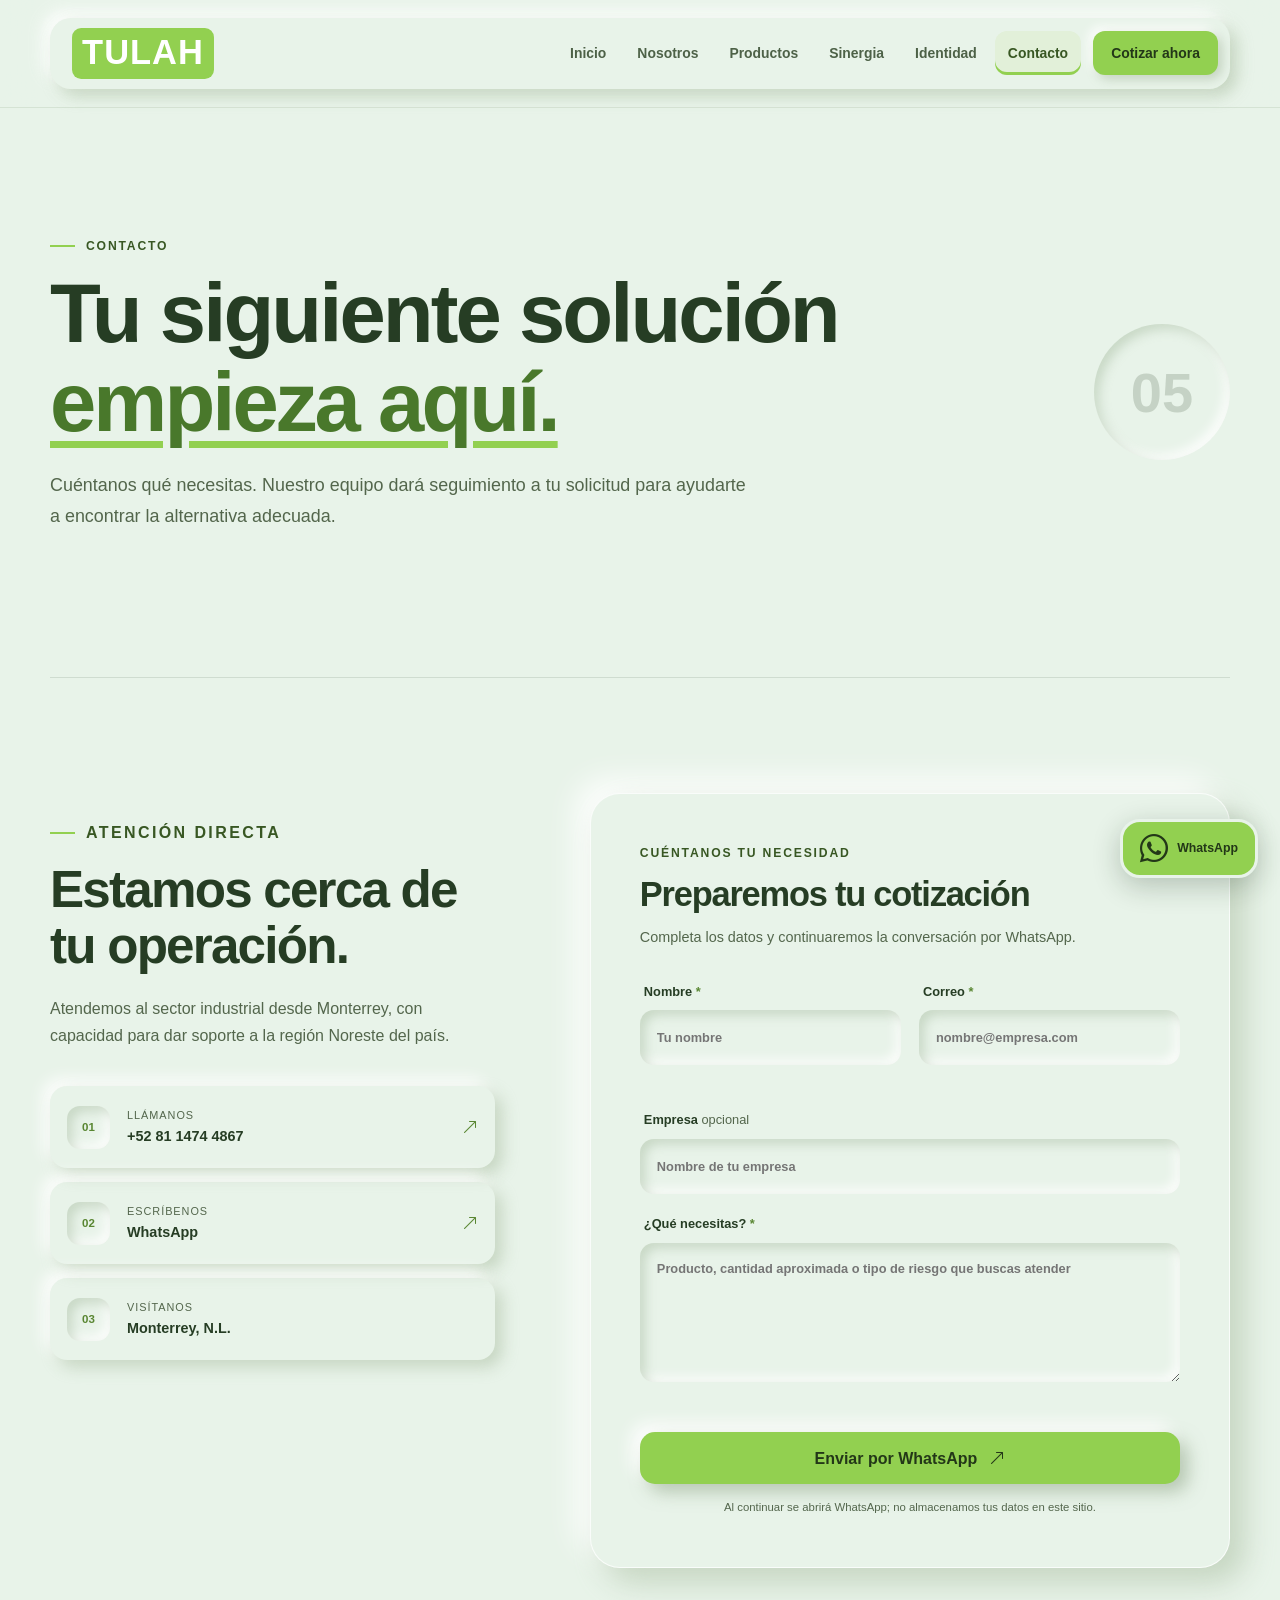
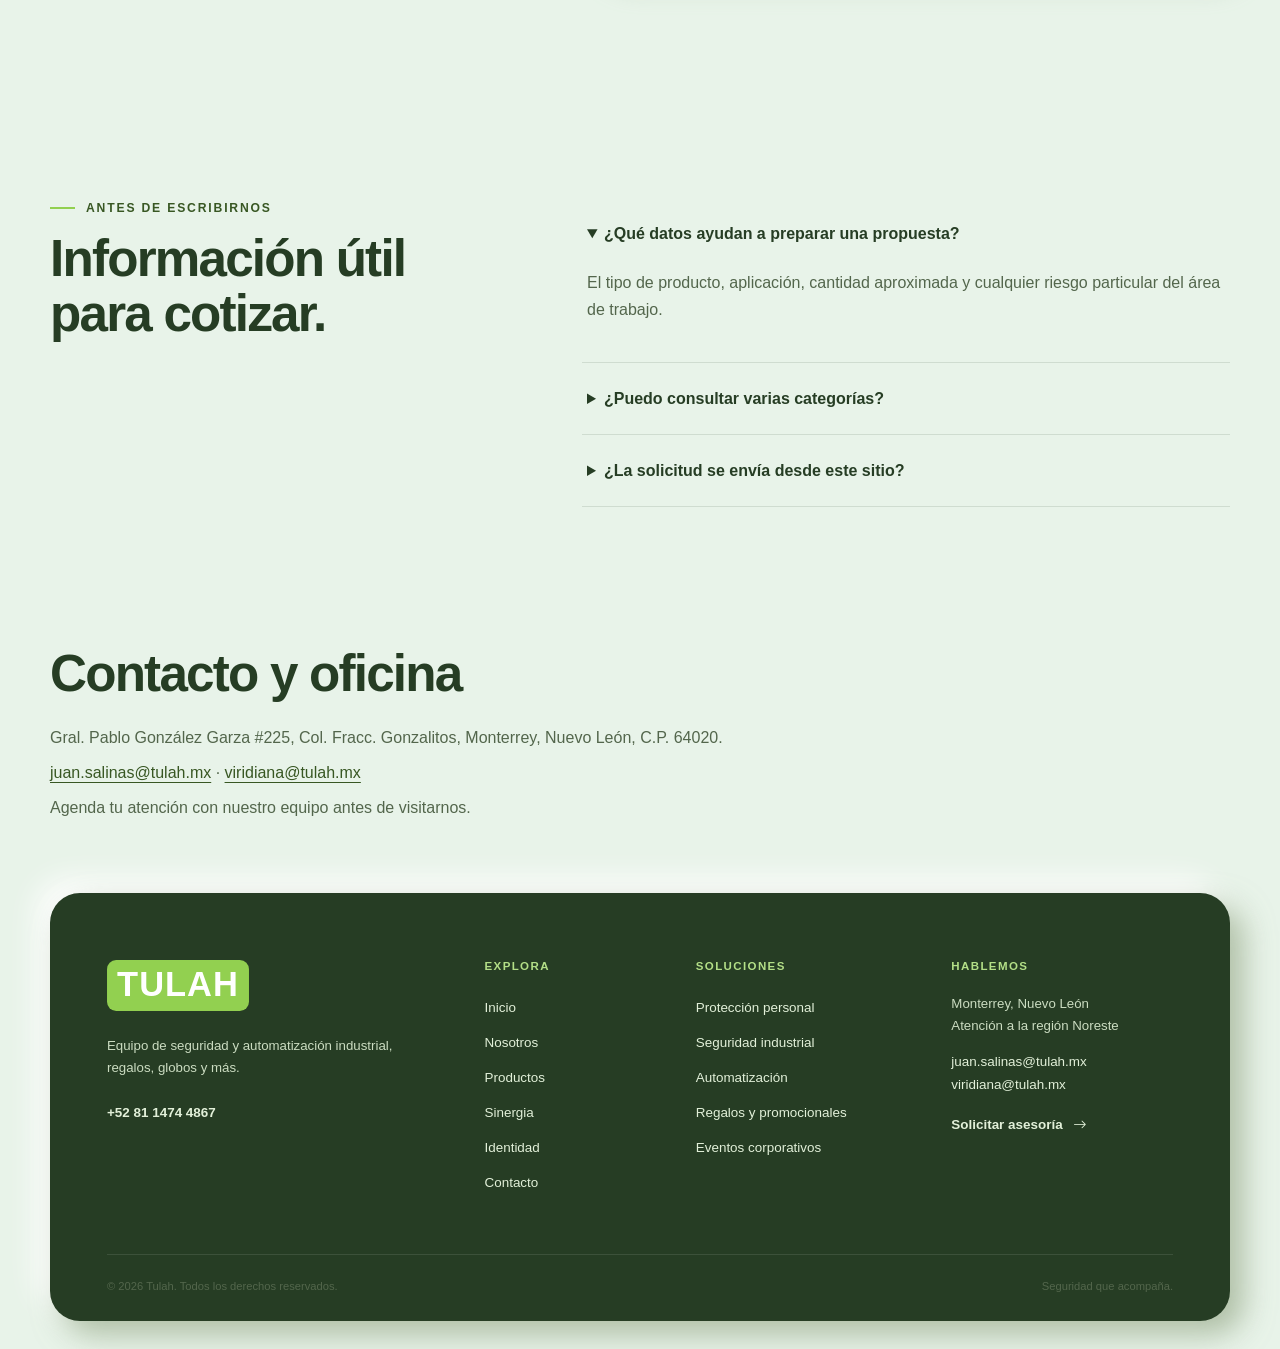
==== contacto.html @ 1b4cc905 "Add files via upload" ====
<!doctype html>
<html lang="es" data-theme="neumorphism">
<head>
  <meta charset="utf-8"><meta name="viewport" content="width=device-width, initial-scale=1">
  <meta name="description" content="Contacta a Tulah para solicitar información o cotizar equipo de protección y seguridad industrial."><meta name="theme-color" content="#92d050">
  <title>Contacto y cotizaciones | Tulah</title><link rel="icon" href="assets/logo-tulah.svg" type="image/svg+xml"><link rel="stylesheet" href="assets/bootstrap-icons/bootstrap-icons.css"><link rel="stylesheet" href="css/styles.css"><link rel="stylesheet" href="css/brand.css">
  <script defer src="js/data.js"></script><script defer src="js/main.js"></script><script defer src="js/components.js"></script>
  <script defer src="js/motion.js"></script>
</head>
<body>
  <site-navbar></site-navbar>
  <main id="contenido">
    <section class="page-hero contact-hero section-shell"><div data-reveal><p class="eyebrow"><span></span> Contacto</p><h1>Tu siguiente solución<br><em>empieza aquí.</em></h1><p>Cuéntanos qué necesitas. Nuestro equipo dará seguimiento a tu solicitud para ayudarte a encontrar la alternativa adecuada.</p></div><div class="page-index" aria-hidden="true">05</div></section>
    <section class="section section-shell contact-layout"><aside class="contact-aside" data-reveal><p class="eyebrow"><span></span> Atención directa</p><h2>Estamos cerca de tu operación.</h2><p>Atendemos al sector industrial desde Monterrey, con capacidad para dar soporte a la región Noreste del país.</p><div class="contact-methods"><a class="contact-method" href="tel:+528114744867"><span>01</span><div><small>Llámanos</small><strong>+52 81 1474 4867</strong></div><b aria-hidden="true"><i class="bi bi-arrow-up-right" aria-hidden="true"></i></b></a><a class="contact-method" target="_blank" rel="noopener" href="https://wa.me/528114744867?text=Hola%20Tulah%2C%20quisiera%20solicitar%20informaci%C3%B3n."><span>02</span><div><small>Escríbenos</small><strong>WhatsApp</strong></div><b aria-hidden="true"><i class="bi bi-arrow-up-right" aria-hidden="true"></i></b></a><div class="contact-method"><span>03</span><div><small>Visítanos</small><strong>Monterrey, N.L.</strong></div></div></div></aside><div class="form-panel neu-panel" data-reveal><contact-form></contact-form></div></section>
    <section class="section section-shell"><div class="faq-panel" data-reveal><div><p class="eyebrow"><span></span> Antes de escribirnos</p><h2>Información útil para cotizar.</h2></div><div class="faq-list"><details open><summary>¿Qué datos ayudan a preparar una propuesta?</summary><p>El tipo de producto, aplicación, cantidad aproximada y cualquier riesgo particular del área de trabajo.</p></details><details><summary>¿Puedo consultar varias categorías?</summary><p>Sí. Tulah integra productos de distintas familias para facilitar la atención de necesidades diversas.</p></details><details><summary>¿La solicitud se envía desde este sitio?</summary><p>El formulario prepara el mensaje y abre WhatsApp para que confirmes y envíes la conversación directamente.</p></details></div></div></section>
  <section class="section-shell business-details" aria-label="Dirección y correos de Tulah"><h2>Contacto y oficina</h2><p>Gral. Pablo González Garza #225, Col. Fracc. Gonzalitos, Monterrey, Nuevo León, C.P. 64020.</p><p><a href="mailto:juan.salinas@tulah.mx">juan.salinas@tulah.mx</a> · <a href="mailto:viridiana@tulah.mx">viridiana@tulah.mx</a></p><p>Agenda tu atención con nuestro equipo antes de visitarnos.</p></section></main>
  <site-footer></site-footer><whatsapp-float></whatsapp-float>
</body>
</html>
---- css/styles.css ----
:root {
  --surface: #e8f3e9;
  --surface-deep: #d8e8d4;
  --surface-soft: #f4f9ef;
  --ink: #263d24;
  --ink-soft: #53664c;
  --accent: #598632;
  --accent-dark: #385723;
  --green: #4d7a2d;
  --line: rgba(38,61,36, .12);
  --shadow-light: rgba(255, 255, 255, .92);
  --shadow-dark: rgba(156,179,147, .48);
  --raised: 14px 14px 30px var(--shadow-dark), -14px -14px 30px var(--shadow-light);
  --raised-small: 7px 7px 16px rgba(156,179,147, .46), -7px -7px 16px rgba(255, 255, 255, .92);
  --pressed: inset 5px 5px 11px rgba(156,179,147, .42), inset -5px -5px 11px rgba(255, 255, 255, .88);
  --radius-lg: 30px;
  --radius-md: 22px;
  --radius-sm: 15px;
  --shell: min(1180px, calc(100% - 40px));
  --font: 'Segoe UI Variable Text', 'Segoe UI', Arial, sans-serif;
  --display: 'Segoe UI Variable Display', 'Segoe UI', Arial, sans-serif;
}

* { box-sizing: border-box; }
html { scroll-behavior: smooth; scroll-padding-top: 110px; }
body { margin: 0; min-width: 320px; background: var(--surface); color: var(--ink); font-family: var(--font); font-size: 16px; line-height: 1.7; -webkit-font-smoothing: antialiased; }
body::before { content: ''; position: fixed; inset: 0; pointer-events: none; opacity: .25; background-image: radial-gradient(rgba(38,61,36,.16) .5px, transparent .5px); background-size: 18px 18px; mask-image: linear-gradient(to bottom, black, transparent 42%); z-index: -1; }
body.menu-open { overflow: hidden; }
img { display: block; max-width: 100%; height: auto; }
a { color: inherit; text-decoration: none; }
button, input, textarea { font: inherit; }
button, a { -webkit-tap-highlight-color: transparent; }
h1, h2, h3, p { margin-top: 0; }
h1, h2, h3 { font-family: var(--display); letter-spacing: -.035em; line-height: 1.08; }
h1 { font-size: clamp(2.9rem, 6.5vw, 5.85rem); margin-bottom: 27px; }
h2 { font-size: clamp(2.1rem, 4vw, 3.65rem); margin-bottom: 22px; }
h3 { font-size: 1.35rem; }
p { color: var(--ink-soft); }
site-navbar, site-footer, whatsapp-float, product-catalog, contact-form { display: block; }
.section-shell { width: var(--shell); margin-inline: auto; }
.section { padding-block: clamp(68px, 9vw, 118px); }
.sr-only { position: absolute !important; width: 1px; height: 1px; padding: 0; margin: -1px; overflow: hidden; clip: rect(0,0,0,0); white-space: nowrap; border: 0; }
.skip-link { position: fixed; top: 12px; left: 12px; z-index: 1000; padding: 10px 16px; background: var(--ink); color: white; border-radius: 10px; transform: translateY(-150%); transition: transform .2s; }
.skip-link:focus { transform: translateY(0); }
:focus-visible { outline: 3px solid var(--green); outline-offset: 4px; }

.site-header { position: sticky; top: 0; z-index: 100; padding: 18px 0; background: rgba(232,243,233, .88); backdrop-filter: blur(18px); border-bottom: 1px solid rgba(255,255,255,.7); }
.nav-shell { width: var(--shell); min-height: 68px; margin-inline: auto; padding: 10px 12px 10px 22px; border-radius: 21px; display: flex; align-items: center; justify-content: space-between; background: var(--surface); box-shadow: var(--raised-small); }
.brand { flex: 0 0 auto; border-radius: 10px; }
.brand img { width: 142px; }
.main-nav { display: flex; align-items: center; gap: 5px; }
.main-nav > a { min-height: 44px; padding: 10px 13px; display: inline-flex; align-items: center; border-radius: 12px; color: #4d6147; font-size: .87rem; font-weight: 700; transition: color .2s, box-shadow .2s, transform .2s; }
.main-nav > a:hover { color: var(--ink); }
.main-nav > a[aria-current="page"] { color: var(--accent-dark); box-shadow: var(--pressed); }
.main-nav .nav-cta { color: white; margin-left: 7px; padding-inline: 18px; }
.main-nav .nav-cta:hover { color: white; }
.menu-toggle { display: none; width: 48px; height: 48px; border: 0; border-radius: 14px; background: var(--surface); box-shadow: var(--raised-small); color: var(--ink); cursor: pointer; align-items: center; justify-content: center; flex-direction: column; gap: 5px; }
.menu-toggle span:not(.sr-only) { width: 21px; height: 2px; background: currentColor; border-radius: 3px; transition: transform .25s, opacity .25s; }
.menu-toggle[aria-expanded="true"] span:nth-of-type(2) { transform: translateY(7px) rotate(45deg); }
.menu-toggle[aria-expanded="true"] span:nth-of-type(3) { opacity: 0; }
.menu-toggle[aria-expanded="true"] span:nth-of-type(4) { transform: translateY(-7px) rotate(-45deg); }

.button { min-height: 52px; padding: 14px 23px; border: 0; border-radius: 15px; display: inline-flex; align-items: center; justify-content: center; gap: 12px; background: var(--ink); color: white; font-weight: 800; line-height: 1.2; box-shadow: 8px 8px 17px rgba(137,160,126,.52), -8px -8px 17px white; cursor: pointer; transition: transform .2s, box-shadow .2s, background .2s; }
.button:hover { transform: translateY(-2px); background: #385723; }
.button:active { transform: translateY(1px); box-shadow: var(--pressed); }
.button-small { min-height: 44px; padding-block: 11px; box-shadow: 4px 4px 11px rgba(137,160,126,.4), -4px -4px 11px white; }
.button-secondary { background: var(--surface); color: var(--ink); }
.button-secondary:hover { background: var(--surface-soft); }
.button-light { background: white; color: var(--ink); box-shadow: 7px 7px 17px rgba(17,36,16,.22), -4px -4px 15px rgba(255,255,255,.15); }
.button-row { display: flex; flex-wrap: wrap; gap: 17px; margin-top: 35px; }
.text-link, .card-action { display: inline-flex; align-items: center; gap: 10px; color: var(--accent-dark); font-weight: 800; }
.text-link span, .card-action span { transition: transform .2s; }
.text-link:hover span, .card-action:hover span { transform: translateX(4px); }

.eyebrow { display: flex; align-items: center; gap: 11px; color: var(--accent-dark); font-size: .76rem; font-weight: 800; letter-spacing: .15em; text-transform: uppercase; }
.eyebrow > span { width: 25px; height: 2px; background: currentColor; }
.eyebrow.light { color: #bce78e; }
.hero { min-height: calc(100vh - 110px); padding-block: clamp(65px, 8vw, 108px); display: grid; grid-template-columns: 1.02fr .98fr; align-items: center; gap: clamp(48px, 7vw, 92px); }
.hero-copy h1 em, .page-hero h1 em { color: var(--accent); font-style: normal; }
.hero-lead { max-width: 650px; font-size: clamp(1.05rem, 1.5vw, 1.24rem); }
.hero-proof { margin-top: 38px; display: flex; align-items: center; gap: 16px; }
.hero-proof p { margin: 0; font-size: .86rem; line-height: 1.35; }
.hero-proof strong { color: var(--ink); }
.avatar-stack { display: flex; }
.avatar-stack span { width: 43px; height: 43px; margin-left: -8px; border: 3px solid var(--surface); border-radius: 50%; display: grid; place-items: center; background: var(--ink); color: white; font-size: .62rem; font-weight: 800; box-shadow: var(--raised-small); }
.avatar-stack span:first-child { margin-left: 0; background: var(--accent); }
.avatar-stack span:last-child { background: var(--green); }
.neu-panel { border: 1px solid rgba(255,255,255,.76); background: var(--surface); box-shadow: var(--raised); border-radius: var(--radius-lg); }
.hero-visual { min-height: 570px; position: relative; display: grid; place-items: center; overflow: hidden; isolation: isolate; }
.hero-visual::before { content: ''; position: absolute; width: 360px; height: 360px; border-radius: 50%; background: linear-gradient(145deg, #d7e7cf, #f8fcf4); box-shadow: var(--pressed); z-index: -1; }
.hero-visual > img { width: 92%; position: relative; z-index: 1; }
.visual-orbit { position: absolute; border: 1px solid rgba(146,208,80,.22); border-radius: 50%; }
.orbit-one { width: 470px; height: 470px; }
.orbit-two { width: 525px; height: 525px; border-style: dashed; }
.floating-card { position: absolute; z-index: 2; padding: 15px 18px; border: 1px solid white; border-radius: 16px; display: flex; align-items: center; gap: 11px; background: rgba(240,247,234,.94); box-shadow: var(--raised-small); }
.floating-card strong, .floating-card small { display: block; }
.floating-card strong { font-size: .86rem; }
.floating-card small { color: var(--ink-soft); font-size: .68rem; }
.floating-card-top { top: 48px; right: 28px; }
.floating-card-bottom { bottom: 42px; left: 26px; }
.status-dot { width: 10px; height: 10px; border-radius: 50%; background: #42a477; box-shadow: 0 0 0 6px rgba(66,164,119,.13); }

.trust-strip { padding: 27px 35px; border-radius: 22px; display: grid; grid-template-columns: repeat(4, 1fr); box-shadow: var(--pressed); }
.trust-strip div { padding: 5px 24px; border-right: 1px solid var(--line); display: flex; flex-direction: column; }
.trust-strip div:last-child { border-right: 0; }
.trust-strip strong { font-family: var(--display); font-size: 1.5rem; }
.trust-strip span { color: var(--ink-soft); font-size: .75rem; }
.section-heading { max-width: 740px; margin-bottom: 48px; }
.section-heading h2 { margin-bottom: 15px; }
.section-heading > p:last-child { font-size: 1.05rem; }
.split-heading { max-width: none; display: grid; grid-template-columns: 1.15fr .85fr; align-items: end; gap: 70px; }
.split-heading > p { padding-bottom: 9px; }
.centered { margin-inline: auto; text-align: center; }
.centered .eyebrow { justify-content: center; }
.category-grid { display: grid; grid-template-columns: repeat(3, 1fr); gap: 25px; }
.category-card { min-height: 330px; padding: 29px; border-radius: var(--radius-md); position: relative; overflow: hidden; background: var(--surface); box-shadow: var(--raised-small); transition: transform .25s, box-shadow .25s; }
.category-card:hover { transform: translateY(-7px); box-shadow: 17px 17px 31px rgba(156,179,147,.54), -17px -17px 31px rgba(255,255,255,.95); }
.category-card.featured { background: var(--ink); color: white; box-shadow: 12px 12px 28px rgba(136,158,123,.6), -12px -12px 28px white; }
.category-card.featured p { color: #d0dfc6; }
.category-number { font-size: .72rem; font-weight: 800; letter-spacing: .12em; color: var(--accent); }
.category-symbol { width: 68px; height: 68px; margin: 48px 0 26px; border-radius: 19px; display: grid; place-items: center; color: var(--accent); font-size: 2rem; box-shadow: var(--pressed); }
.featured .category-symbol { box-shadow: inset 5px 5px 12px #162914, inset -5px -5px 12px #44683a; }
.category-card h3 { font-size: 1.55rem; margin-bottom: 11px; }
.category-card p { font-size: .92rem; }
.card-arrow { position: absolute; top: 28px; right: 28px; width: 42px; height: 42px; border-radius: 50%; display: grid; place-items: center; box-shadow: var(--raised-small); }
.featured .card-arrow { box-shadow: inset 3px 3px 8px #162914, inset -3px -3px 8px #44683a; }
.feature-panel { padding: clamp(34px, 6vw, 75px); display: grid; grid-template-columns: .95fr 1.05fr; gap: clamp(45px, 8vw, 100px); }
.feature-copy > p { font-size: 1.02rem; }
.check-list { margin: 28px 0 30px; padding: 0; list-style: none; }
.check-list li { margin: 12px 0; padding-left: 31px; position: relative; font-weight: 700; }
.check-list li::before { content: '✓'; position: absolute; left: 0; width: 21px; height: 21px; border-radius: 50%; display: grid; place-items: center; background: var(--green); color: white; font-size: .7rem; }
.feature-steps { display: grid; gap: 17px; }
.feature-steps > div { padding: 26px 28px; border-radius: 18px; display: grid; grid-template-columns: 56px 1fr; align-items: center; column-gap: 15px; box-shadow: var(--pressed); }
.feature-steps span { grid-row: span 2; color: var(--accent); font-family: var(--display); font-size: 1.6rem; font-weight: 700; }
.feature-steps h3, .feature-steps p { margin: 0; }
.feature-steps p { font-size: .85rem; }
.cta-panel { padding: clamp(35px, 6vw, 67px); border-radius: var(--radius-lg); display: flex; align-items: center; justify-content: space-between; gap: 35px; background: var(--ink); color: white; position: relative; overflow: hidden; box-shadow: 12px 12px 26px rgba(140,165,129,.65), -12px -12px 26px white; }
.cta-panel::after { content: ''; position: absolute; width: 280px; height: 280px; right: 23%; border: 65px solid rgba(255,255,255,.035); border-radius: 50%; }
.cta-panel > * { position: relative; z-index: 1; }
.cta-panel h2 { max-width: 760px; margin: 0; font-size: clamp(1.9rem, 3.5vw, 3.2rem); }
.cta-panel.compact { padding-block: 45px; }

.page-hero { min-height: 530px; padding-block: clamp(78px, 10vw, 130px); display: grid; grid-template-columns: 1fr auto; gap: 50px; align-items: center; border-bottom: 1px solid var(--line); }
.page-hero > div:first-child { max-width: 880px; }
.page-hero h1 { margin-bottom: 22px; }
.page-hero p:last-child { max-width: 710px; font-size: 1.12rem; }
.page-index { width: 136px; height: 136px; border-radius: 50%; display: grid; place-items: center; box-shadow: var(--pressed); color: rgba(38,61,36,.18); font-family: var(--display); font-size: 3.5rem; font-weight: 700; }
.story-grid { display: grid; grid-template-columns: .9fr 1.1fr; align-items: center; gap: clamp(50px, 8vw, 105px); }
.story-visual { min-height: 530px; position: relative; display: grid; place-items: center; overflow: hidden; }
.story-visual img { width: 95%; }
.story-label { position: absolute; left: 27px; bottom: 27px; padding: 10px 16px; border-radius: 12px; background: var(--surface); box-shadow: var(--raised-small); color: var(--ink); font-size: .76rem; font-weight: 800; }
.story-copy p { font-size: 1.02rem; }
blockquote { margin: 31px 0 0; padding: 24px 0 24px 28px; border-left: 3px solid var(--accent); color: var(--ink); font-family: var(--display); font-size: 1.35rem; line-height: 1.45; }
.process-grid { display: grid; grid-template-columns: repeat(3, 1fr); gap: 24px; }
.process-card { min-height: 265px; padding: 31px; border-radius: var(--radius-md); box-shadow: var(--raised-small); }
.process-card > span { display: block; margin-bottom: 55px; color: var(--accent); font-weight: 800; }
.process-card h3 { font-size: 1.55rem; margin-bottom: 10px; }
.coverage-panel { padding: clamp(35px, 6vw, 70px); display: grid; grid-template-columns: 1fr .7fr; align-items: center; gap: 60px; }
.coverage-panel > div:first-child { max-width: 620px; }
.coverage-map { aspect-ratio: 1.2; border-radius: 50%; display: flex; flex-direction: column; align-items: center; justify-content: center; position: relative; box-shadow: var(--pressed); background: radial-gradient(circle, transparent 0 11%, rgba(90,140,55,.11) 11% 12%, transparent 12% 28%, rgba(90,140,55,.1) 28% 29%, transparent 29% 46%, rgba(90,140,55,.09) 46% 47%, transparent 47%); }
.coverage-map strong { margin-top: 16px; font-size: 1.7rem; }
.coverage-map small { color: var(--ink-soft); }
.map-dot { width: 17px; height: 17px; border-radius: 50%; background: var(--accent); box-shadow: 0 0 0 10px rgba(146,208,80,.15); }

.catalog-section { padding-block: 70px 35px; }
.catalog-toolbar { margin-bottom: 30px; }
.search-field { max-width: 640px; height: 65px; margin-bottom: 23px; padding: 0 22px; border-radius: 18px; display: flex; align-items: center; gap: 14px; box-shadow: var(--pressed); }
.search-field svg { width: 23px; flex: 0 0 auto; fill: none; stroke: var(--ink-soft); stroke-width: 1.8; }
.search-field input { width: 100%; height: 100%; border: 0; outline: 0; background: transparent; color: var(--ink); }
.search-field input::placeholder { color: #65765d; }
.filter-row { display: flex; flex-wrap: wrap; gap: 12px; }
.filter-chip { min-height: 44px; padding: 10px 17px; border: 0; border-radius: 13px; background: var(--surface); color: var(--ink-soft); box-shadow: var(--raised-small); font-size: .78rem; font-weight: 800; cursor: pointer; }
.filter-chip.is-active { color: var(--accent-dark); box-shadow: var(--pressed); }
.catalog-summary { margin: 33px 0 19px; color: var(--ink-soft); font-size: .8rem; font-weight: 800; letter-spacing: .08em; text-transform: uppercase; }
.catalog-grid { display: grid; grid-template-columns: repeat(3, 1fr); grid-auto-rows: 1fr; gap: 25px; align-items: stretch; }
.product-card { min-height: 500px; padding: 29px; border-radius: var(--radius-md); display: flex; flex-direction: column; background: var(--surface); box-shadow: var(--raised-small); }
.product-icon { width: 62px; height: 62px; margin-bottom: 32px; border-radius: 17px; display: grid; place-items: center; color: var(--accent); box-shadow: var(--pressed); }
.product-icon svg { width: 32px; height: 32px; }
.card-kicker { margin-bottom: 8px; color: var(--green); font-size: .68rem; font-weight: 800; letter-spacing: .1em; text-transform: uppercase; }
.product-card h2 { margin-bottom: 13px; font-size: 1.55rem; }
.product-card > p:not(.card-kicker) { font-size: .9rem; line-height: 1.55; }
.product-card ul { margin: 5px 0 27px; padding: 0; list-style: none; color: var(--ink-soft); font-size: .82rem; }
.product-card li { padding: 7px 0 7px 17px; border-bottom: 1px solid var(--line); position: relative; }
.product-card li::before { content: ''; width: 5px; height: 5px; border-radius: 50%; position: absolute; left: 0; top: 16px; background: var(--accent); }
.product-card .card-action { margin-top: auto; font-size: .85rem; }
.empty-state { grid-column: 1 / -1; padding: 70px 25px; text-align: center; border-radius: var(--radius-lg); box-shadow: var(--pressed); }
.empty-state .product-icon { margin-inline: auto; }

.logo-grid { display: grid; grid-template-columns: repeat(4, 1fr); gap: 18px; }
.logo-chip { min-height: 112px; padding: 20px; border-radius: 18px; display: grid; place-items: center; background: var(--surface); box-shadow: var(--raised-small); color: #4d6147; font-family: var(--display); font-size: 1.25rem; font-weight: 700; text-align: center; }
.logo-chip.featured-logo { background: var(--ink); color: white; font-size: 2.1rem; }
.synergy-layout { display: grid; grid-template-columns: .9fr 1.1fr; align-items: center; gap: clamp(50px, 9vw, 120px); }
.synergy-copy p { font-size: 1.03rem; }
.benefit-stack { display: grid; gap: 17px; }
.benefit-card { padding: 26px; border-radius: 19px; display: grid; grid-template-columns: 65px 1fr; gap: 20px; box-shadow: var(--raised-small); }
.benefit-card > span { width: 53px; height: 53px; border-radius: 15px; display: grid; place-items: center; color: var(--accent); font-weight: 800; box-shadow: var(--pressed); }
.benefit-card h3, .benefit-card p { margin-bottom: 6px; }
.benefit-card p { font-size: .88rem; }
.all-brands { padding: 0 31px; }
.all-brands summary { min-height: 90px; display: flex; align-items: center; justify-content: space-between; list-style: none; cursor: pointer; font-family: var(--display); font-size: 1.25rem; font-weight: 700; }
.all-brands summary::-webkit-details-marker { display: none; }
.all-brands summary span { color: var(--accent); font-size: 1.8rem; transition: transform .2s; }
.all-brands[open] summary span { transform: rotate(45deg); }
.all-brands > p { padding-bottom: 30px; line-height: 2; }

.identity-duo { display: grid; grid-template-columns: 1.1fr .9fr; gap: 27px; }
.identity-card { min-height: 455px; padding: clamp(32px, 5vw, 57px); border-radius: var(--radius-lg); display: flex; flex-direction: column; box-shadow: var(--raised); }
.identity-card.vision { margin-top: 70px; background: var(--ink); color: white; }
.identity-card.vision p { color: #c6d6bc; }
.identity-tag { font-size: .72rem; font-weight: 800; letter-spacing: .12em; text-transform: uppercase; color: var(--accent); }
.identity-icon { width: 72px; height: 72px; margin: 58px 0 30px; border-radius: 20px; display: grid; place-items: center; color: var(--accent); font-size: 2rem; box-shadow: var(--pressed); }
.vision .identity-icon { box-shadow: inset 5px 5px 12px #162914, inset -5px -5px 12px #44683a; }
.identity-card h2 { font-size: clamp(2rem, 3.5vw, 3rem); }
.values-grid { display: grid; grid-template-columns: repeat(4, 1fr); gap: 20px; }
.value-card { min-height: 310px; padding: 27px; border-radius: 20px; box-shadow: var(--raised-small); }
.value-card > span { display: block; margin-bottom: 62px; color: var(--accent); font-size: .75rem; font-weight: 800; }
.value-card h3 { font-size: 1.5rem; }
.value-card p { font-size: .88rem; }
.manifesto-panel { padding: clamp(35px, 6vw, 68px); display: flex; align-items: center; justify-content: space-between; gap: 40px; }
.manifesto-panel p { max-width: 800px; margin: 0; color: var(--ink); font-family: var(--display); font-size: clamp(1.45rem, 3vw, 2.45rem); line-height: 1.35; }
.manifesto-panel strong { color: var(--accent-dark); }

.contact-layout { display: grid; grid-template-columns: .82fr 1.18fr; align-items: start; gap: clamp(45px, 8vw, 95px); }
.contact-aside { padding-top: 26px; }
.contact-aside > p { font-size: 1rem; }
.contact-methods { margin-top: 37px; display: grid; gap: 14px; }
.contact-method { min-height: 82px; padding: 17px; border-radius: 17px; display: grid; grid-template-columns: 46px 1fr auto; align-items: center; gap: 14px; box-shadow: var(--raised-small); }
.contact-method > span { width: 43px; height: 43px; border-radius: 13px; display: grid; place-items: center; color: var(--accent); font-size: .72rem; font-weight: 800; box-shadow: var(--pressed); }
.contact-method small, .contact-method strong { display: block; }
.contact-method small { color: var(--ink-soft); font-size: .68rem; text-transform: uppercase; letter-spacing: .09em; }
.contact-method strong { font-size: .9rem; }
.contact-method > b { color: var(--accent); }
.form-panel { padding: clamp(27px, 4.5vw, 49px); }
.form-heading { margin-bottom: 31px; }
.form-heading h2 { font-size: 2.15rem; margin-bottom: 12px; }
.form-heading p:last-child { font-size: .9rem; }
.field-grid { display: grid; grid-template-columns: 1fr 1fr; gap: 18px; }
.field { margin-bottom: 19px; display: block; color: var(--ink); font-size: .8rem; font-weight: 800; }
.field > span { margin: 0 0 8px 4px; display: block; }
.field b { color: var(--accent); }
.field em { color: var(--ink-soft); font-style: normal; font-weight: 500; }
.field input, .field textarea { width: 100%; border: 0; border-radius: 14px; padding: 15px 17px; outline: 0; background: var(--surface); color: var(--ink); box-shadow: var(--pressed); resize: vertical; }
.field input { min-height: 55px; }
.field input:focus, .field textarea:focus { box-shadow: var(--pressed), 0 0 0 2px var(--green); }
.field [aria-invalid="true"] { box-shadow: var(--pressed), 0 0 0 2px #c84432; }
.field-error { min-height: 18px; margin: 7px 0 0 4px; display: block; color: #b43729; font-weight: 700; }
.form-submit { width: 100%; }
.form-note { margin: 14px 0 0; font-size: .71rem; text-align: center; }
.faq-panel { display: grid; grid-template-columns: .8fr 1.2fr; gap: clamp(45px, 8vw, 100px); }
.faq-list details { border-bottom: 1px solid var(--line); }
.faq-list summary { padding: 22px 5px; cursor: pointer; color: var(--ink); font-weight: 800; }
.faq-list p { padding: 0 5px 22px; }

.site-footer { width: var(--shell); margin: 40px auto 28px; padding: clamp(40px, 6vw, 67px) clamp(28px, 5vw, 57px) 25px; border-radius: var(--radius-lg); background: #263d24; color: white; box-shadow: 13px 13px 30px rgba(140,160,125,.65), -13px -13px 30px white; }
.footer-grid { display: grid; grid-template-columns: 1.5fr .75fr .95fr 1fr; gap: 45px; }
.footer-grid h2 { margin-bottom: 20px; color: #b3df87; font-family: var(--font); font-size: .72rem; letter-spacing: .12em; text-transform: uppercase; }
.footer-grid p { color: #cbdcc1; font-size: .83rem; }
.footer-grid ul { margin: 0; padding: 0; list-style: none; }
.footer-grid li { margin: 8px 0; }
.footer-grid a { color: #e2f0d9; font-size: .84rem; }
.footer-grid a:hover { color: white; }
.footer-brand img { width: 150px; margin-bottom: 24px; filter: brightness(0) invert(1); }
.footer-brand p { max-width: 300px; }
.footer-phone { display: inline-block; margin-top: 9px; font-weight: 800; }
.footer-bottom { margin-top: 50px; padding-top: 22px; border-top: 1px solid rgba(255,255,255,.1); display: flex; justify-content: space-between; gap: 20px; }
.footer-bottom p { margin: 0; font-size: .7rem; }
.whatsapp-float { position: fixed; right: max(22px, env(safe-area-inset-right)); bottom: max(22px, env(safe-area-inset-bottom)); z-index: 90; min-height: 57px; padding: 12px 17px; border: 3px solid var(--surface); border-radius: 20px; display: flex; align-items: center; gap: 9px; background: #25d366; color: #063c1c; box-shadow: 8px 8px 20px rgba(131,154,117,.58), -7px -7px 18px white; font-size: .77rem; font-weight: 800; }
.whatsapp-float svg { width: 28px; height: 28px; }

.js-enabled [data-reveal] { opacity: 1; transform: none; }
.js-enabled [data-reveal].is-visible { opacity: 1; transform: none; }

@media (max-width: 1100px) {
  :root { --shell: min(100% - 32px, 940px); }
  .hero { gap: 42px; }
  .hero-visual { min-height: 500px; }
  .floating-card-top { right: 15px; }
  .floating-card-bottom { left: 15px; }
  .catalog-grid { grid-template-columns: repeat(2, 1fr); }
  .values-grid { grid-template-columns: repeat(2, 1fr); }
  .footer-grid { grid-template-columns: 1.4fr repeat(3, 1fr); gap: 27px; }
  .main-nav > a { padding-inline: 9px; font-size: .79rem; }
}

@media (max-width: 860px) {
  .site-header { padding: 12px 0; }
  .nav-shell { min-height: 64px; }
  .menu-toggle { display: flex; }
  .main-nav { position: fixed; top: 94px; left: 16px; right: 16px; max-height: calc(100vh - 112px); overflow: auto; padding: 21px; border: 1px solid white; border-radius: 22px; display: grid; gap: 6px; background: var(--surface); box-shadow: var(--raised); opacity: 0; visibility: hidden; transform: translateY(-12px); transition: opacity .25s, transform .25s, visibility .25s; }
  .main-nav.is-open { opacity: 1; visibility: visible; transform: none; }
  .main-nav > a { min-height: 48px; padding-inline: 16px; font-size: .92rem; }
  .main-nav .nav-cta { margin: 8px 0 0; }
  .hero { min-height: auto; grid-template-columns: 1fr; }
  .hero-copy { padding-top: 15px; }
  .hero-visual { width: min(100%, 620px); margin-inline: auto; }
  .trust-strip { grid-template-columns: 1fr 1fr; }
  .trust-strip div:nth-child(2) { border-right: 0; }
  .trust-strip div:nth-child(-n+2) { border-bottom: 1px solid var(--line); }
  .trust-strip div { padding: 16px; }
  .split-heading, .feature-panel, .story-grid, .coverage-panel, .synergy-layout, .contact-layout, .faq-panel { grid-template-columns: 1fr; }
  .category-grid, .process-grid { grid-template-columns: 1fr 1fr; }
  .category-grid .category-card:last-child { grid-column: 1 / -1; }
  .feature-steps { margin-top: 5px; }
  .page-hero { min-height: 430px; }
  .page-index { width: 100px; height: 100px; font-size: 2.8rem; }
  .story-visual { order: 2; min-height: 470px; }
  .coverage-map { max-width: 440px; width: 100%; margin-inline: auto; }
  .identity-duo { grid-template-columns: 1fr; }
  .identity-card.vision { margin-top: 0; }
  .footer-grid { grid-template-columns: 1.3fr 1fr 1fr; }
  .footer-grid > div:last-child { grid-column: 2 / -1; }
}

@media (max-width: 640px) {
  :root { --shell: calc(100% - 28px); --radius-lg: 24px; }
  body { font-size: 15px; }
  h1 { font-size: clamp(2.55rem, 13vw, 4rem); }
  h2 { font-size: clamp(1.9rem, 9vw, 2.7rem); }
  .brand img { width: 126px; }
  .hero { padding-top: 52px; gap: 40px; }
  .hero-visual { min-height: 390px; }
  .hero-visual::before { width: 275px; height: 275px; }
  .orbit-one { width: 330px; height: 330px; }
  .orbit-two { width: 370px; height: 370px; }
  .floating-card { padding: 11px 13px; }
  .floating-card-top { top: 18px; }
  .floating-card-bottom { bottom: 18px; }
  .floating-card strong { font-size: .73rem; }
  .floating-card small { font-size: .6rem; }
  .hero-proof { align-items: flex-start; }
  .button-row, .button-row .button { width: 100%; }
  .trust-strip { padding: 15px; }
  .split-heading { gap: 10px; }
  .category-grid, .process-grid, .catalog-grid, .values-grid, .logo-grid { grid-template-columns: 1fr; }
  .category-grid .category-card:last-child { grid-column: auto; }
  .category-card { min-height: 300px; }
  .feature-panel { padding: 28px 21px; }
  .feature-steps > div { grid-template-columns: 45px 1fr; padding: 22px 18px; }
  .cta-panel, .manifesto-panel { align-items: stretch; flex-direction: column; }
  .cta-panel .button, .manifesto-panel .button { width: 100%; }
  .page-hero { min-height: 440px; grid-template-columns: 1fr; gap: 15px; padding-block: 67px; }
  .page-index { width: 70px; height: 70px; font-size: 1.8rem; }
  .story-visual { min-height: 360px; }
  .process-card { min-height: 230px; }
  .logo-grid { grid-template-columns: 1fr 1fr; }
  .logo-chip { min-height: 90px; }
  .benefit-card { grid-template-columns: 53px 1fr; padding: 20px; }
  .identity-card { min-height: 410px; }
  .identity-icon { margin-top: 45px; }
  .field-grid { grid-template-columns: 1fr; gap: 0; }
  .form-panel { padding: 24px 19px; }
  .footer-grid { grid-template-columns: 1fr 1fr; }
  .footer-brand, .footer-grid > div:last-child { grid-column: 1 / -1; }
  .footer-bottom { flex-direction: column; }
  .whatsapp-float span { display: none; }
  .whatsapp-float { width: 58px; height: 58px; padding: 0; justify-content: center; border-radius: 50%; }
}

@media (max-width: 390px) {
  .trust-strip { grid-template-columns: 1fr; }
  .trust-strip div { border-right: 0; border-bottom: 1px solid var(--line); }
  .trust-strip div:last-child { border-bottom: 0; }
  .logo-grid { grid-template-columns: 1fr; }
  .contact-method { grid-template-columns: 42px 1fr; }
  .contact-method > b { display: none; }
}

@media (prefers-reduced-motion: reduce) {
  html { scroll-behavior: auto; }
  *, *::before, *::after { scroll-behavior: auto !important; transition-duration: .01ms !important; animation-duration: .01ms !important; animation-iteration-count: 1 !important; }
  .js-enabled [data-reveal] { opacity: 1; transform: none; }
}
.category-card.featured .category-number, .category-card.featured .category-symbol { color: #bce78e; }
---- css/brand.css ----
/* Identidad Tulah: catálogo v25 */
:root { --brand-lime: #92d050; --brand-forest: #385723; --brand-pale: #e2f0d9; }
body { overflow-x: clip; }
.brand img, .footer-brand img { width: 142px; height: auto; }
.site-header { border-bottom-color: rgba(56,87,35,.1); }
.nav-shell { min-height: 64px; }
.main-nav a { white-space: nowrap; }
.footer-grid { overflow-wrap: anywhere; }
.footer-brand img { filter: none; }
.page-hero h1 em { color: #49782b; text-shadow: none; }
body.home-page site-navbar { position: absolute; inset: 0 0 auto; z-index: 100; }
.home-page .site-header { position: relative; background: transparent; backdrop-filter: none; border: 0; }
.home-page .nav-shell { background: rgba(250,255,246,.94); box-shadow: 0 8px 35px rgba(10,32,16,.14); }
.hero-film { position: relative; isolation: isolate; min-height: 780px; min-height: max(760px, 100svh); display: flex; align-items: center; background: #172b19; color: white; overflow: hidden; padding: 165px 0 110px; }
hero-video { display: block; position: absolute; inset: 0; z-index: -2; }
.hero-poster, .hero-film video { position: absolute; inset: 0; width: 100%; height: 100%; object-fit: cover; object-position: 62% center; }
.hero-film video { opacity: 0; transition: opacity .4s; }
hero-video.is-playing video, hero-video.has-played video { opacity: 1; }
.hero-film::after { content: ''; position: absolute; inset: 0; z-index: -1; background: linear-gradient(90deg, rgba(8,26,16,.88) 0%, rgba(12,32,18,.66) 45%, rgba(12,32,18,.24) 100%), linear-gradient(0deg,rgba(8,26,16,.62),transparent 45%); pointer-events: none; }
.hero-film .hero-inner { width: var(--shell); margin-inline: auto; }
.hero-film .hero-copy { max-width: 860px; }
.hero-film h1 { font-size: clamp(3.1rem, 6.6vw, 6.25rem); max-width: 980px; line-height: 1.04; letter-spacing: -.045em; margin-bottom: 26px; color: #fff; }
.hero-film h1 em { color: #a8e36c; font-style: normal; text-shadow: none; }
.hero-film .eyebrow { color: #bfe995; font-size: .73rem; letter-spacing: .18em; margin-bottom: 26px; }
.hero-film .hero-lead { color: #f0f6ec; max-width: 610px; font-size: clamp(1rem,1.35vw,1.16rem); line-height: 1.75; }
.hero-film .button { background: #92d050; color: #233718; border: 1px solid #a9df72; box-shadow: none; border-radius: 12px; }
.hero-film .button:hover { background: #b4e485; }
.hero-film .button-secondary { background: rgba(255,255,255,.09); border: 1px solid rgba(255,255,255,.7); color: white; backdrop-filter: blur(10px); }
.hero-film .button-secondary:hover { background: rgba(255,255,255,.2); }
.hero-meta { display: flex; align-items: center; flex-wrap: wrap; gap: 18px; margin-top: 42px; color: #e2f0d9; font-size: .74rem; }
.hero-meta span + span { border-left: 1px solid rgba(255,255,255,.3); padding-left: 18px; }
.hero-scroll { position: absolute; bottom: 28px; left: max(24px, calc((100% - 1180px) / 2)); color: #edf5e8; font-size: .7rem; letter-spacing: .12em; text-transform: uppercase; }
.video-toggle { position: absolute; z-index: 2; bottom: 24px; right: max(190px, calc((100% - 1180px) / 2)); min-height: 44px; padding: 10px 16px; border: 1px solid rgba(255,255,255,.55); border-radius: 30px; background: rgba(10,30,17,.72); color: white; font-size: .73rem; cursor: pointer; }
.video-toggle[hidden] { display: none; }
.video-status { position: absolute; bottom: 75px; right: 24px; color: white; font-size: .7rem; max-width: 240px; text-align: right; }
.video-status:empty { display: none; }
.hero-film :focus-visible { outline-color: #c4eea2; }
.home-page .trust-strip, .home-page .signal-bar { margin-top: 32px; }
.services-heading { max-width: 760px; }
.services-heading p { max-width: 650px; }
.service-grid { display: grid; grid-template-columns: repeat(3,minmax(0,1fr)); gap: 24px; margin-top: 36px; }
.service-card { display: flex; flex-direction: column; min-width: 0; overflow: hidden; border-radius: var(--radius-md); background: var(--surface, rgba(255,255,255,.7)); border: 1px solid rgba(255,255,255,.86); box-shadow: var(--raised-small, 0 14px 40px rgba(56,87,35,.09)); }
.service-card img { width: 100%; aspect-ratio: 16 / 10; object-fit: cover; background: #fff; }
.service-card div { padding: 26px; display: flex; flex: 1; flex-direction: column; align-items: start; }
.service-card h3 { font-size: 1.45rem; }
.service-card p { font-size: .9rem; flex: 1; }
.service-card .text-link { margin-top: 8px; }
.portfolio-note { margin-top: 28px; padding: 24px 28px; border-left: 3px solid #79b83b; background: rgba(255,255,255,.45); border-radius: 0 16px 16px 0; }
.portfolio-note p { margin-bottom: 0; }
.business-details { padding: 24px 0; overflow-wrap: anywhere; }
.business-details a { color: #385723; text-decoration: underline; text-underline-offset: 4px; }
.business-details p { margin-bottom: 8px; }
.contact-links strong { overflow-wrap: anywhere; }
@media(min-width: 1000px) {
  [data-theme="glassmorphism"] .hero-film .hero-inner { display: flex; justify-content: flex-end; }
  [data-theme="glassmorphism"] .hero-film .hero-copy { max-width: 750px; padding: 42px; border: 1px solid rgba(255,255,255,.25); border-radius: 24px; background: rgba(20,49,27,.32); backdrop-filter: blur(12px); }
  [data-theme="glassmorphism"] .hero-film h1 { font-size: clamp(3rem,5.1vw,5rem); }
  [data-theme="glassmorphism"] .hero-film::after { background: linear-gradient(90deg,rgba(10,32,17,.25),rgba(10,32,17,.68)),linear-gradient(0deg,rgba(10,32,17,.5),transparent 50%); }
}
/* Logos are shared across homepage previews, catalog cards and identity blocks. */
.brand-line { display: flex; flex-wrap: wrap; gap: 12px; align-items: center; }
.brand-badge { display: inline-flex; align-items: center; justify-content: center; width: 112px; height: 64px; padding: 10px; background: #fff; border: 1px solid rgba(56,87,35,.1); border-radius: 12px; flex-shrink: 0; }
.brand-badge img { display: block; width: auto; height: auto; max-width: 100%; max-height: 100%; object-fit: contain; }
.home-partner-panel { padding-top: 36px; display: flex; align-items: center; justify-content: space-between; gap: 24px; }
.home-partner-panel .eyebrow { margin-bottom: 10px; }
.home-partner-panel .brand-line { justify-content: flex-end; }
.product-brands { display: flex; flex-wrap: wrap; gap: 8px; margin: 0 0 22px; }
.product-brands .brand-badge { width: 86px; height: 50px; padding: 8px; }
.core-symbol img { width: 110px; height: auto; }
.brand-core > img { width: 100px; height: auto; margin-bottom: 8px; }
@media (max-width:860px) {
  .home-partner-panel { flex-direction: column; align-items: stretch; }
  .home-partner-panel .brand-line { justify-content: flex-start; }
}
@media (max-width:640px) {
  .brand-line { display: grid; grid-template-columns: repeat(2,minmax(0,1fr)); }
  .brand-line .brand-badge { width: 100%; }
  .brand-core > img { width: 78px; margin-bottom: 5px; }
}
/* Supplied partner artwork: preserve original colors, aspect ratios and files. */
.partner-directory { display: grid; grid-template-columns: repeat(6,minmax(0,1fr)); gap: 18px; }
.partner-logo { margin: 0; min-width: 0; min-height: 132px; padding: 20px 14px 14px; display: flex; flex-direction: column; align-items: center; justify-content: center; gap: 14px; border: 1px solid rgba(56,87,35,.1); border-radius: 18px; background: #fff; box-shadow: var(--raised-small,0 10px 28px rgba(56,87,35,.07)); }
.partner-logo img { display: block; width: auto; height: auto; max-width: 100%; max-height: 68px; object-fit: contain; margin-block: auto; }
.partner-logo figcaption { color: #385723; font-size: .66rem; font-weight: 600; line-height: 1.3; text-align: center; overflow-wrap: anywhere; }
.orbit-brand { width: 144px; height: 84px; min-width: 0; display: flex; align-items: center; justify-content: center; background: #fff; }
.orbit-brand img { width: auto; height: auto; max-width: 100%; max-height: 100%; object-fit: contain; }
@media (max-width:1100px) { .partner-directory { grid-template-columns: repeat(4,minmax(0,1fr)); } }
@media (max-width:640px) {
  .partner-directory { grid-template-columns: repeat(2,minmax(0,1fr)); gap: 12px; }
  .partner-logo { min-height: 120px; padding: 16px 12px 12px; }
  .partner-logo img { max-height: 60px; }
  .orbit-brand { width: 100px; height: 62px; padding: 10px; }
}
@media(max-width:860px) {
  .home-page .main-nav { background: #f3f9ed; }
  .hero-film { padding: 140px 0 115px; min-height: max(730px,100svh); }
  .hero-film h1 { max-width: 720px; }
  .service-grid { grid-template-columns: 1fr; }
  .service-card { display: grid; grid-template-columns: .85fr 1.15fr; }
  .service-card img { height: 100%; aspect-ratio: auto; }
}
@media(max-width:640px) {
  .hero-film { padding-top: 130px; min-height: max(810px,100svh); align-items: center; }
  .hero-film h1 { font-size: clamp(2.65rem,11.3vw,3.7rem); }
  .hero-film .hero-inner { width: calc(100% - 40px); }
  .hero-film .eyebrow { font-size: .64rem; letter-spacing: .12em; }
  .hero-film .button-row { gap: 12px; margin-top: 27px; }
  .hero-film .hero-meta { gap: 10px; margin-top: 26px; font-size: .66rem; }
  .hero-meta span + span { padding-left: 10px; }
  .hero-scroll { display: none; }
  .video-toggle { left: 20px; right: auto; bottom: 26px; }
  .video-status { right: auto; left: 20px; text-align: left; }
  .service-card { display: flex; }
  .service-card img { aspect-ratio: 16 / 10; height: auto; }
  .hero-film::after { background: linear-gradient(90deg,rgba(8,26,16,.82),rgba(8,26,16,.6)); }
}
@media(prefers-reduced-motion:reduce) { .hero-film video { transition: none; } }
/* Brand-led controls; dark ink keeps the lime readable. */
:root { --brand-lime: #92D050; }
.button:not(.button-secondary), .main-nav .nav-cta, .filter-chip.is-active {
  background: var(--brand-lime); color: #233718; border-color: var(--brand-lime);
}
.main-nav a[aria-current="page"]:not(.nav-cta) {
  color: #385723; background: #e2f0d9; box-shadow: inset 0 -3px 0 var(--brand-lime);
}
.hero-film h1 em { color: var(--brand-lime); }
.page-hero h1 em { text-decoration: underline; text-decoration-color: var(--brand-lime); text-decoration-thickness: .08em; text-underline-offset: .12em; }
.eyebrow > span { background: var(--brand-lime); }
.home-page .trust-strip, .home-page .signal-bar { background: var(--brand-lime); border-color: var(--brand-lime); color: #233718; }
.home-page .trust-strip strong, .home-page .trust-strip span, .home-page .signal-bar p, .home-page .signal-bar div, .home-page .signal-bar span { color: #233718; }
.category-symbol, .product-icon, .identity-icon, .value-mark { background: var(--brand-pale); color: var(--brand-forest); }
.category-card.featured .category-symbol, .vision .identity-icon { background: var(--brand-lime); color: #233718; box-shadow: none; }
.portfolio-note { border-left-color: var(--brand-lime); }
.bi { display: inline-block; line-height: 1; flex-shrink: 0; }
.menu-toggle .bi { font-size: 1.55rem; }
.whatsapp-float .bi { font-size: 1.75rem; }
.search-field .bi { font-size: 1.3rem; color: var(--brand-forest); }
.product-icon .bi { font-size: 1.9rem; }
.bento-icon .bi { font-size: .65em; }
.button .bi, .text-link .bi, .card-action .bi, .card-link .bi { transition: transform .25s ease; }
.video-toggle { display: inline-flex; align-items: center; gap: 7px; }
.video-toggle .bi { font-size: 1rem; }
.check-list li::before { content: none; }
.check-list li > .bi { position: absolute; left: 0; top: .2em; color: var(--brand-forest); font-size: 1.2rem; }
.story-visual img, .about-visual > img { width: 100%; height: 100%; min-height: 350px; object-fit: cover; border-radius: inherit; }
.story-visual, .about-visual { overflow: hidden; }
.whatsapp-float { background: var(--brand-lime); color: #233718; box-shadow: 0 8px 28px rgba(15,40,19,.24); }
.hero-copy > *, .page-hero > [data-reveal] { animation: tulah-enter .8s cubic-bezier(.2,.7,.2,1) both; }
.hero-copy > :nth-child(2) { animation-delay: .08s; }
.hero-copy > :nth-child(3) { animation-delay: .16s; }
.hero-copy > :nth-child(4) { animation-delay: .24s; }
.hero-copy > :nth-child(5) { animation-delay: .32s; }
.product-card { animation: tulah-enter .45s ease backwards; }
.product-card.is-in-view, .product-card:focus-within {
  box-shadow: 0 0 0 2px var(--brand-lime), 12px 12px 28px #c9d8bd, -10px -10px 24px #fff;
  background: linear-gradient(145deg, #f6fbed, #e2f0d9);
}
.service-card img { transition: transform .65s cubic-bezier(.2,.7,.2,1); }
.service-card, .category-card, .bento-card, .product-card, .value-card { transition: transform .35s ease, border-color .35s ease, box-shadow .35s ease; }
@keyframes tulah-enter {
  from { opacity: .35; transform: translateY(20px); }
  to { opacity: 1; transform: translateY(0); }
}
@media (hover:hover) and (pointer:fine) {
  .button:not(.button-secondary):hover { background: #a9df72; color: #233718; transform: translateY(-3px); }
  .service-card:hover, .category-card:hover, .bento-card:hover, .product-card:hover, .value-card:hover { transform: translateY(-6px); border-color: var(--brand-lime); }
  .service-card:hover img { transform: scale(1.035); }
  .button:hover .bi, .text-link:hover .bi, .card-action:hover .bi, .card-link:hover .bi { transform: translate(3px,-2px); }
  .whatsapp-float { transition: transform .3s ease, box-shadow .3s ease; }
  .whatsapp-float:hover { transform: translateY(-4px); }
}
@media (prefers-reduced-motion:reduce) {
  *, *::before, *::after { animation: none !important; transition: none !important; scroll-behavior: auto !important; }
  .service-card:hover, .category-card:hover, .bento-card:hover, .product-card:hover, .value-card:hover, .button:hover, .whatsapp-float:hover, .service-card:hover img { transform: none; }
}
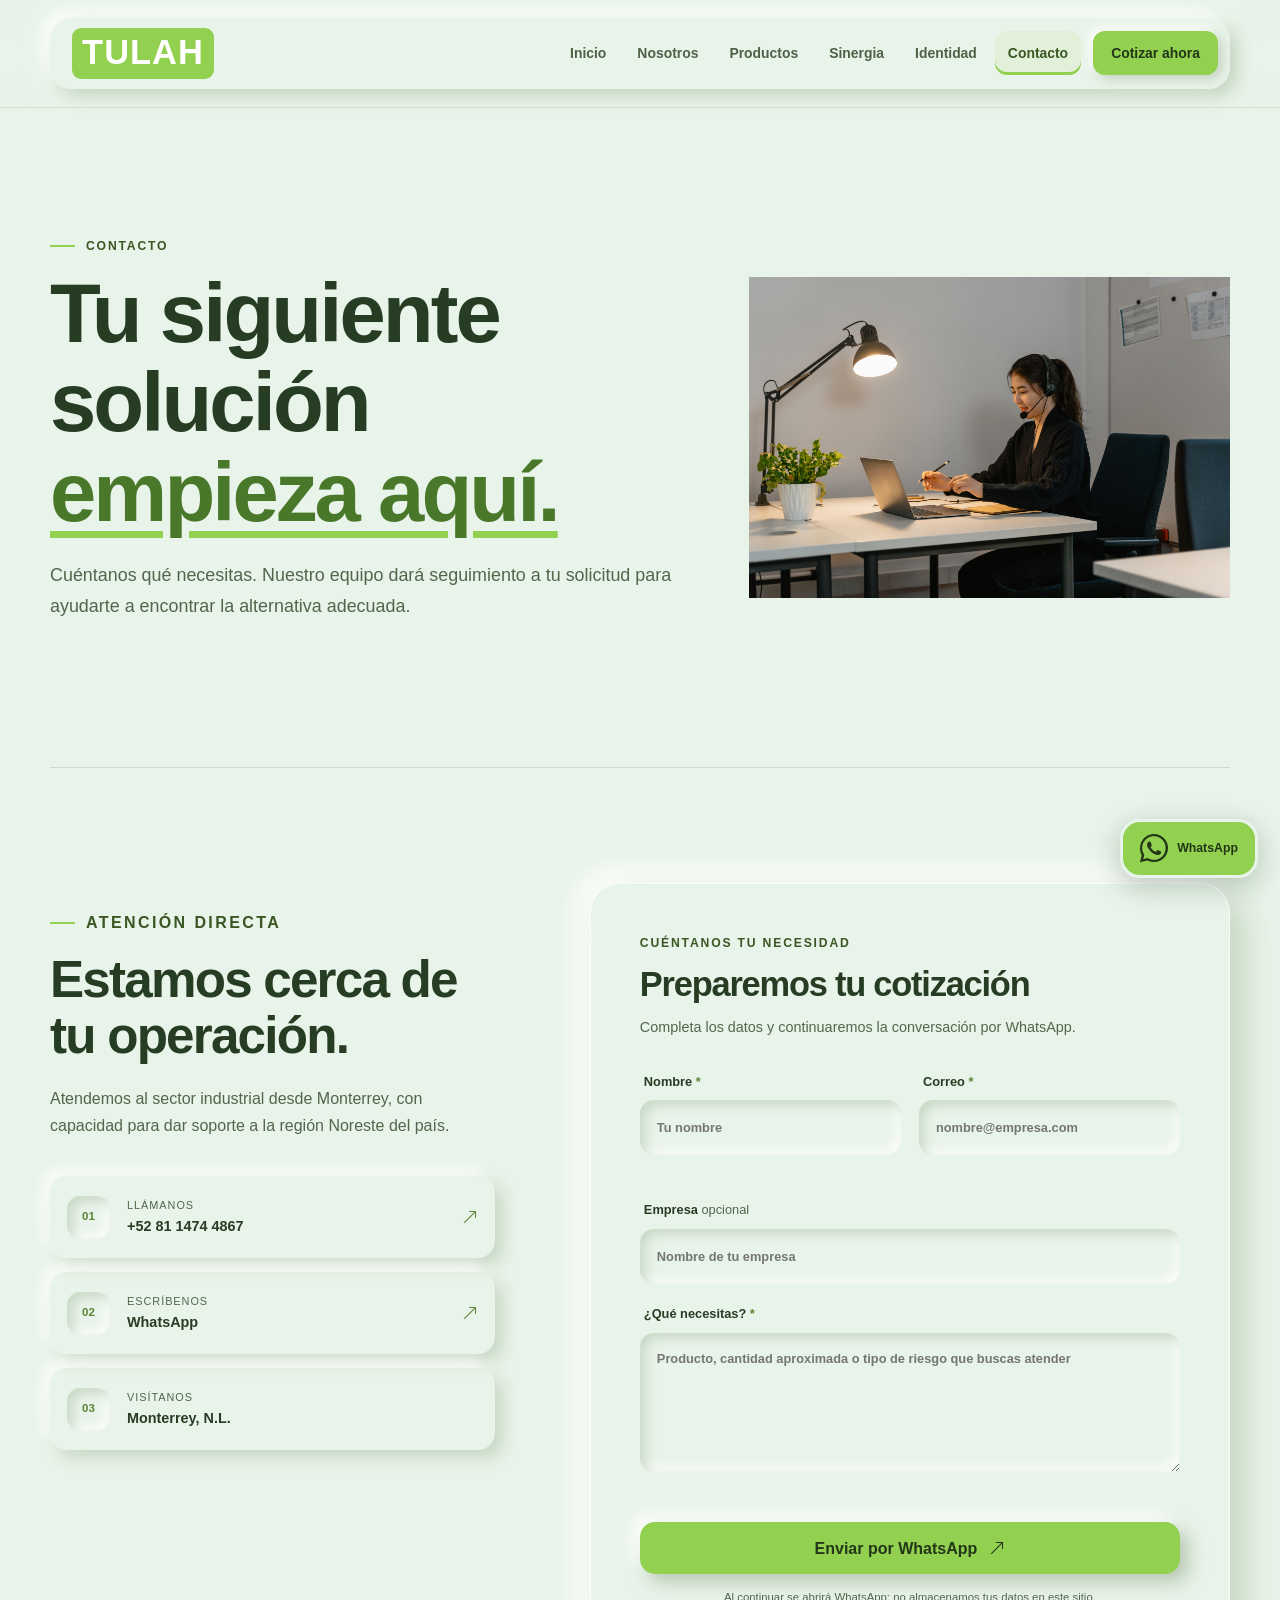
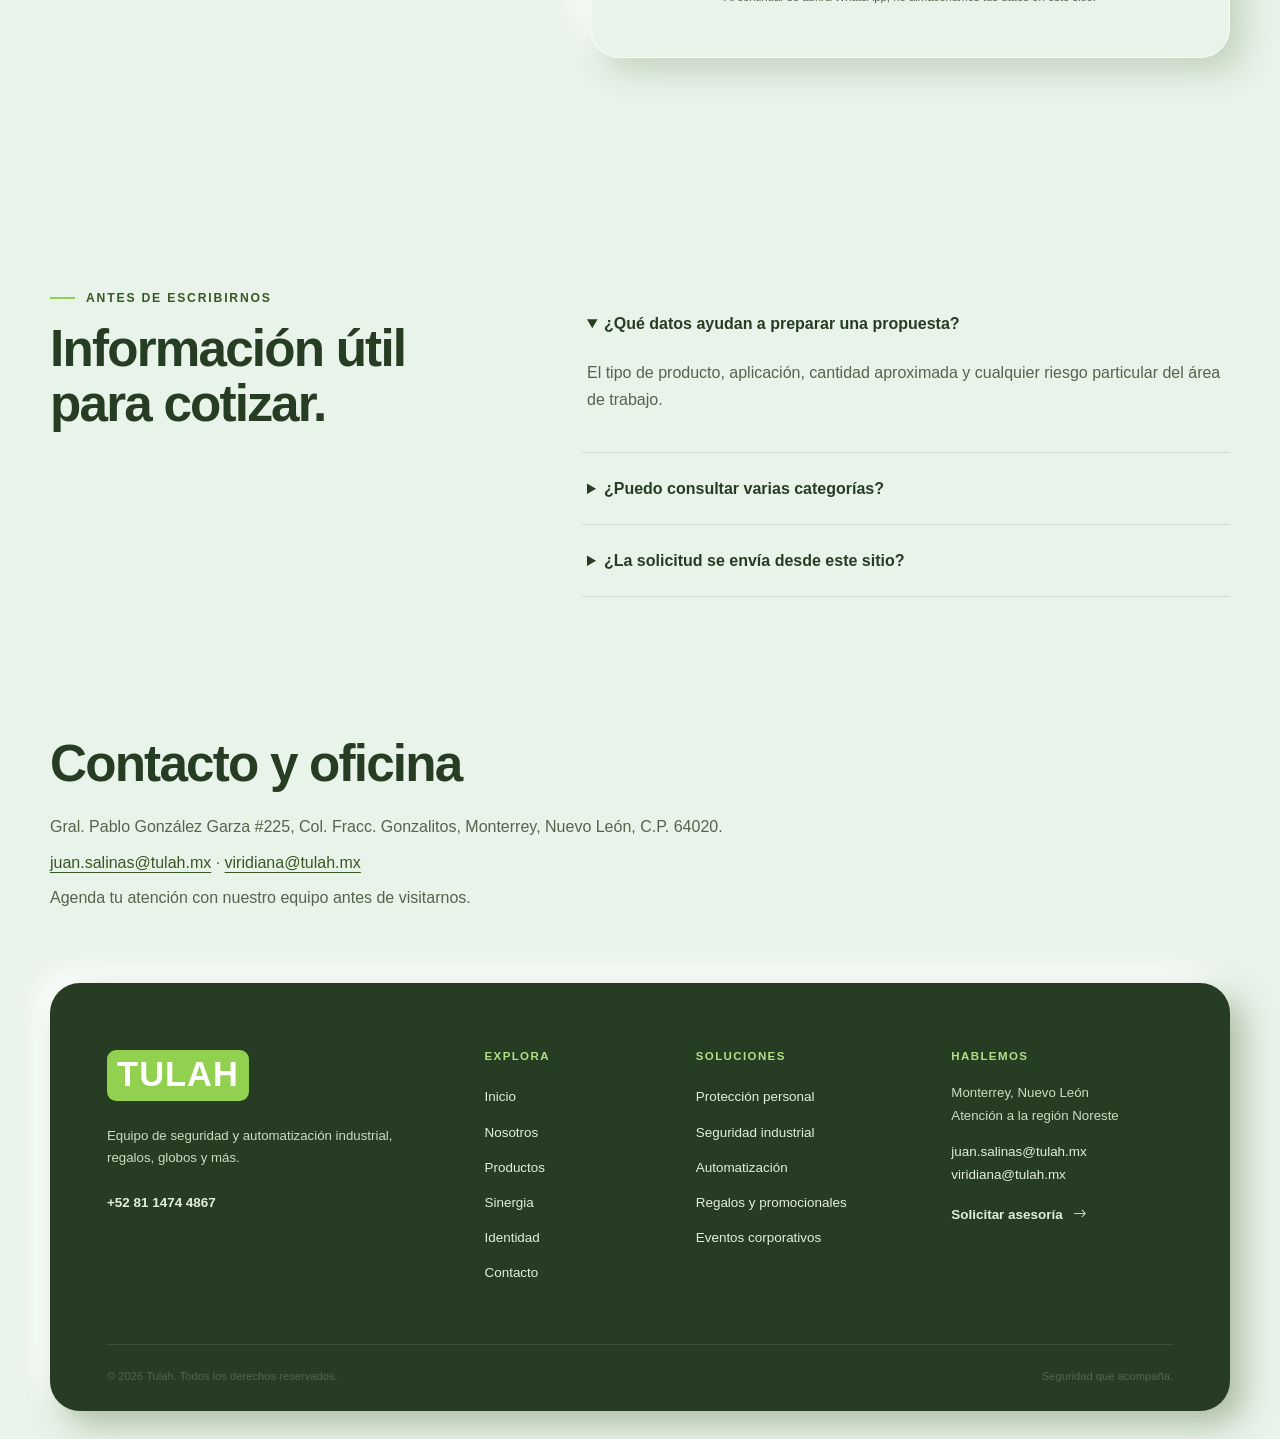
==== commit 9c4e4b0c: "Add files via upload" ====
--- a/contacto.html
+++ b/contacto.html
@@ -2,18 +2,18 @@
 <html lang="es" data-theme="neumorphism">
 <head>
   <meta charset="utf-8"><meta name="viewport" content="width=device-width, initial-scale=1">
-  <meta name="description" content="Contacta a Tulah para solicitar información o cotizar equipo de protección y seguridad industrial."><meta name="theme-color" content="#92d050">
-  <title>Contacto y cotizaciones | Tulah</title><link rel="icon" href="assets/logo-tulah.svg" type="image/svg+xml"><link rel="stylesheet" href="assets/bootstrap-icons/bootstrap-icons.css"><link rel="stylesheet" href="css/styles.css"><link rel="stylesheet" href="css/brand.css">
+  <meta name="description" content="Contacta a TULAH para solicitar información o cotizar equipo de protección y seguridad industrial."><meta name="theme-color" content="#92d050">
+  <title>Contacto y cotizaciones | TULAH</title><link rel="icon" href="assets/logo-tulah.svg" type="image/svg+xml"><link rel="stylesheet" href="assets/bootstrap-icons/bootstrap-icons.css"><link rel="stylesheet" href="css/styles.css"><link rel="stylesheet" href="css/brand.css">
   <script defer src="js/data.js"></script><script defer src="js/main.js"></script><script defer src="js/components.js"></script>
   <script defer src="js/motion.js"></script>
 </head>
 <body>
   <site-navbar></site-navbar>
   <main id="contenido">
-    <section class="page-hero contact-hero section-shell"><div data-reveal><p class="eyebrow"><span></span> Contacto</p><h1>Tu siguiente solución<br><em>empieza aquí.</em></h1><p>Cuéntanos qué necesitas. Nuestro equipo dará seguimiento a tu solicitud para ayudarte a encontrar la alternativa adecuada.</p></div><div class="page-index" aria-hidden="true">05</div></section>
+    <section class="page-hero page-hero-photo contact-hero section-shell"><div data-reveal><p class="eyebrow"><span></span> Contacto</p><h1>Tu siguiente solución<br><em>empieza aquí.</em></h1><p>Cuéntanos qué necesitas. Nuestro equipo dará seguimiento a tu solicitud para ayudarte a encontrar la alternativa adecuada.</p></div><img class="page-hero-background" src="assets/heroes/fotos/contacto.jpg" alt="" fetchpriority="high" decoding="async"></section>
     <section class="section section-shell contact-layout"><aside class="contact-aside" data-reveal><p class="eyebrow"><span></span> Atención directa</p><h2>Estamos cerca de tu operación.</h2><p>Atendemos al sector industrial desde Monterrey, con capacidad para dar soporte a la región Noreste del país.</p><div class="contact-methods"><a class="contact-method" href="tel:+528114744867"><span>01</span><div><small>Llámanos</small><strong>+52 81 1474 4867</strong></div><b aria-hidden="true"><i class="bi bi-arrow-up-right" aria-hidden="true"></i></b></a><a class="contact-method" target="_blank" rel="noopener" href="https://wa.me/528114744867?text=Hola%20Tulah%2C%20quisiera%20solicitar%20informaci%C3%B3n."><span>02</span><div><small>Escríbenos</small><strong>WhatsApp</strong></div><b aria-hidden="true"><i class="bi bi-arrow-up-right" aria-hidden="true"></i></b></a><div class="contact-method"><span>03</span><div><small>Visítanos</small><strong>Monterrey, N.L.</strong></div></div></div></aside><div class="form-panel neu-panel" data-reveal><contact-form></contact-form></div></section>
-    <section class="section section-shell"><div class="faq-panel" data-reveal><div><p class="eyebrow"><span></span> Antes de escribirnos</p><h2>Información útil para cotizar.</h2></div><div class="faq-list"><details open><summary>¿Qué datos ayudan a preparar una propuesta?</summary><p>El tipo de producto, aplicación, cantidad aproximada y cualquier riesgo particular del área de trabajo.</p></details><details><summary>¿Puedo consultar varias categorías?</summary><p>Sí. Tulah integra productos de distintas familias para facilitar la atención de necesidades diversas.</p></details><details><summary>¿La solicitud se envía desde este sitio?</summary><p>El formulario prepara el mensaje y abre WhatsApp para que confirmes y envíes la conversación directamente.</p></details></div></div></section>
-  <section class="section-shell business-details" aria-label="Dirección y correos de Tulah"><h2>Contacto y oficina</h2><p>Gral. Pablo González Garza #225, Col. Fracc. Gonzalitos, Monterrey, Nuevo León, C.P. 64020.</p><p><a href="mailto:juan.salinas@tulah.mx">juan.salinas@tulah.mx</a> · <a href="mailto:viridiana@tulah.mx">viridiana@tulah.mx</a></p><p>Agenda tu atención con nuestro equipo antes de visitarnos.</p></section></main>
+    <section class="section section-shell"><div class="faq-panel" data-reveal><div><p class="eyebrow"><span></span> Antes de escribirnos</p><h2>Información útil para cotizar.</h2></div><div class="faq-list"><details open><summary>¿Qué datos ayudan a preparar una propuesta?</summary><p>El tipo de producto, aplicación, cantidad aproximada y cualquier riesgo particular del área de trabajo.</p></details><details><summary>¿Puedo consultar varias categorías?</summary><p>Sí. TULAH integra productos de distintas familias para facilitar la atención de necesidades diversas.</p></details><details><summary>¿La solicitud se envía desde este sitio?</summary><p>El formulario prepara el mensaje y abre WhatsApp para que confirmes y envíes la conversación directamente.</p></details></div></div></section>
+  <section class="section-shell business-details" aria-label="Dirección y correos de TULAH"><h2>Contacto y oficina</h2><p>Gral. Pablo González Garza #225, Col. Fracc. Gonzalitos, Monterrey, Nuevo León, C.P. 64020.</p><p><a href="mailto:juan.salinas@tulah.mx">juan.salinas@tulah.mx</a> · <a href="mailto:viridiana@tulah.mx">viridiana@tulah.mx</a></p><p>Agenda tu atención con nuestro equipo antes de visitarnos.</p></section></main>
   <site-footer></site-footer><whatsapp-float></whatsapp-float>
 </body>
 </html>
--- a/css/styles.css
+++ b/css/styles.css
@@ -140,11 +140,12 @@
 .cta-panel h2 { max-width: 760px; margin: 0; font-size: clamp(1.9rem, 3.5vw, 3.2rem); }
 .cta-panel.compact { padding-block: 45px; }
 
-.page-hero { min-height: 530px; padding-block: clamp(78px, 10vw, 130px); display: grid; grid-template-columns: 1fr auto; gap: 50px; align-items: center; border-bottom: 1px solid var(--line); }
+.page-hero { min-height: 530px; padding-block: clamp(78px, 10vw, 130px); display: grid; grid-template-columns: minmax(0, 1.35fr) minmax(0, 1fr); gap: 50px; align-items: center; border-bottom: 1px solid var(--line); }
 .page-hero > div:first-child { max-width: 880px; }
 .page-hero h1 { margin-bottom: 22px; }
 .page-hero p:last-child { max-width: 710px; font-size: 1.12rem; }
-.page-index { width: 136px; height: 136px; border-radius: 50%; display: grid; place-items: center; box-shadow: var(--pressed); color: rgba(38,61,36,.18); font-family: var(--display); font-size: 3.5rem; font-weight: 700; }
+.page-hero-visual { width: 100%; max-width: 480px; padding: 12px; justify-self: end; }
+.page-hero-visual img { width: 100%; height: auto; aspect-ratio: 4 / 3; border-radius: 22px; }
 .story-grid { display: grid; grid-template-columns: .9fr 1.1fr; align-items: center; gap: clamp(50px, 8vw, 105px); }
 .story-visual { min-height: 530px; position: relative; display: grid; place-items: center; overflow: hidden; }
 .story-visual img { width: 95%; }
@@ -302,7 +303,7 @@
   .category-grid .category-card:last-child { grid-column: 1 / -1; }
   .feature-steps { margin-top: 5px; }
   .page-hero { min-height: 430px; }
-  .page-index { width: 100px; height: 100px; font-size: 2.8rem; }
+  .page-hero { gap: 30px; }
   .story-visual { order: 2; min-height: 470px; }
   .coverage-map { max-width: 440px; width: 100%; margin-inline: auto; }
   .identity-duo { grid-template-columns: 1fr; }
@@ -339,7 +340,7 @@
   .cta-panel, .manifesto-panel { align-items: stretch; flex-direction: column; }
   .cta-panel .button, .manifesto-panel .button { width: 100%; }
   .page-hero { min-height: 440px; grid-template-columns: 1fr; gap: 15px; padding-block: 67px; }
-  .page-index { width: 70px; height: 70px; font-size: 1.8rem; }
+  .page-hero-visual { max-width: 400px; margin-top: 24px; justify-self: center; transform: none; }
   .story-visual { min-height: 360px; }
   .process-card { min-height: 230px; }
   .logo-grid { grid-template-columns: 1fr 1fr; }
